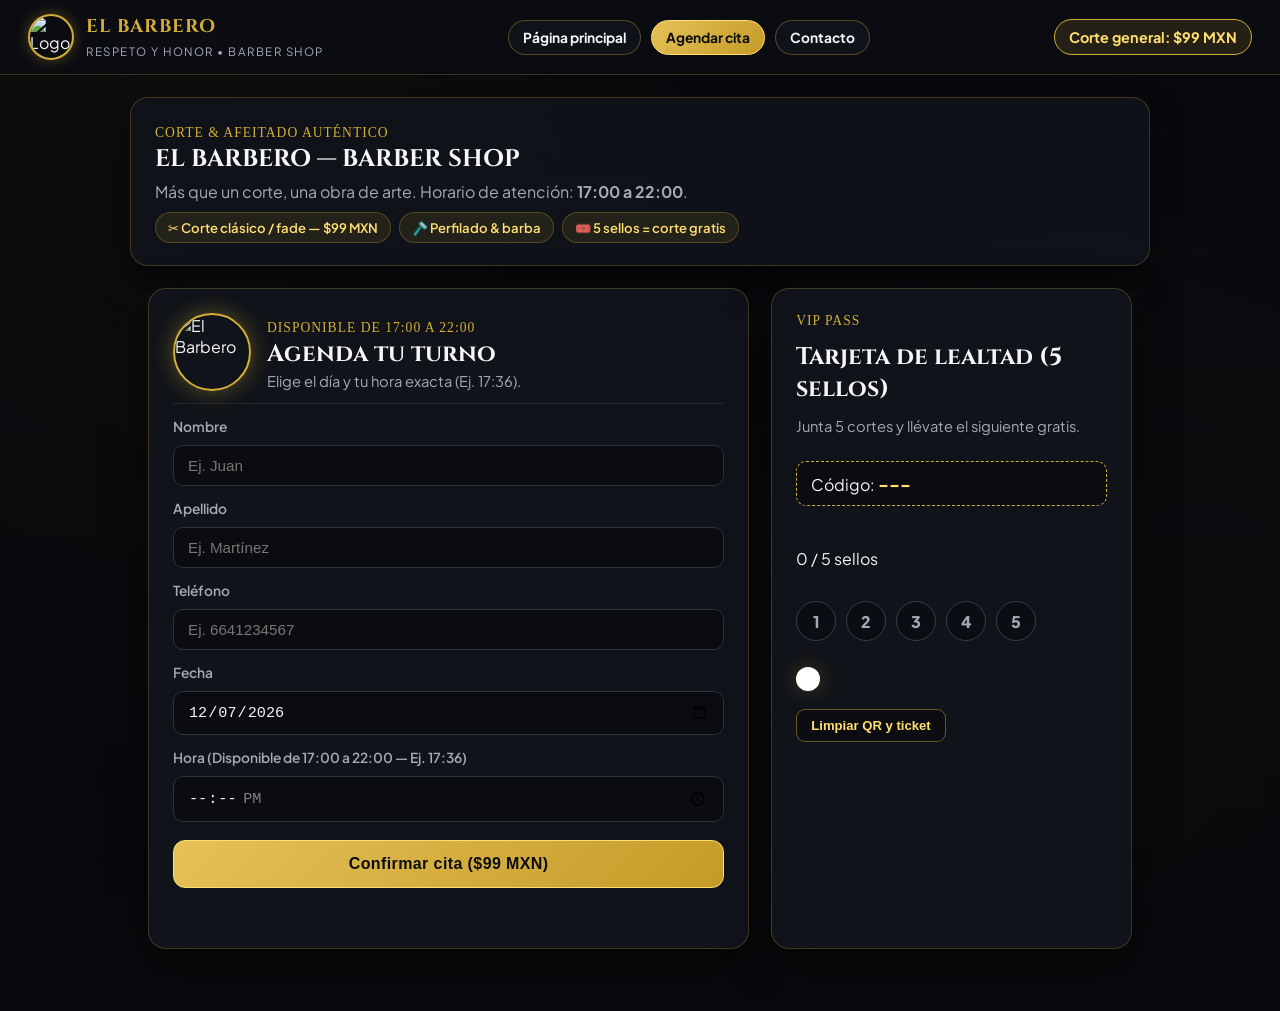
==== index.html @ 151b9d75 "actualizacion 1" ====
<!DOCTYPE html>
<html lang="es">
<head>
  <meta charset="UTF-8" />
  <meta name="viewport" content="width=device-width, initial-scale=1.0" />
  <title>Barber Shop</title>
  <script>
    (function () {
      const esMovilOTablet =
        window.innerWidth <= 1024 ||
        /Android|iPhone|iPad|iPod|Mobile|Tablet/i.test(navigator.userAgent);
      window.location.replace(esMovilOTablet ? "./movil/index.html" : "./pc/index.html");
    })();
  </script>
</head>
<body>
  <p>Cargando Barber Shop...</p>
</body>
</html>
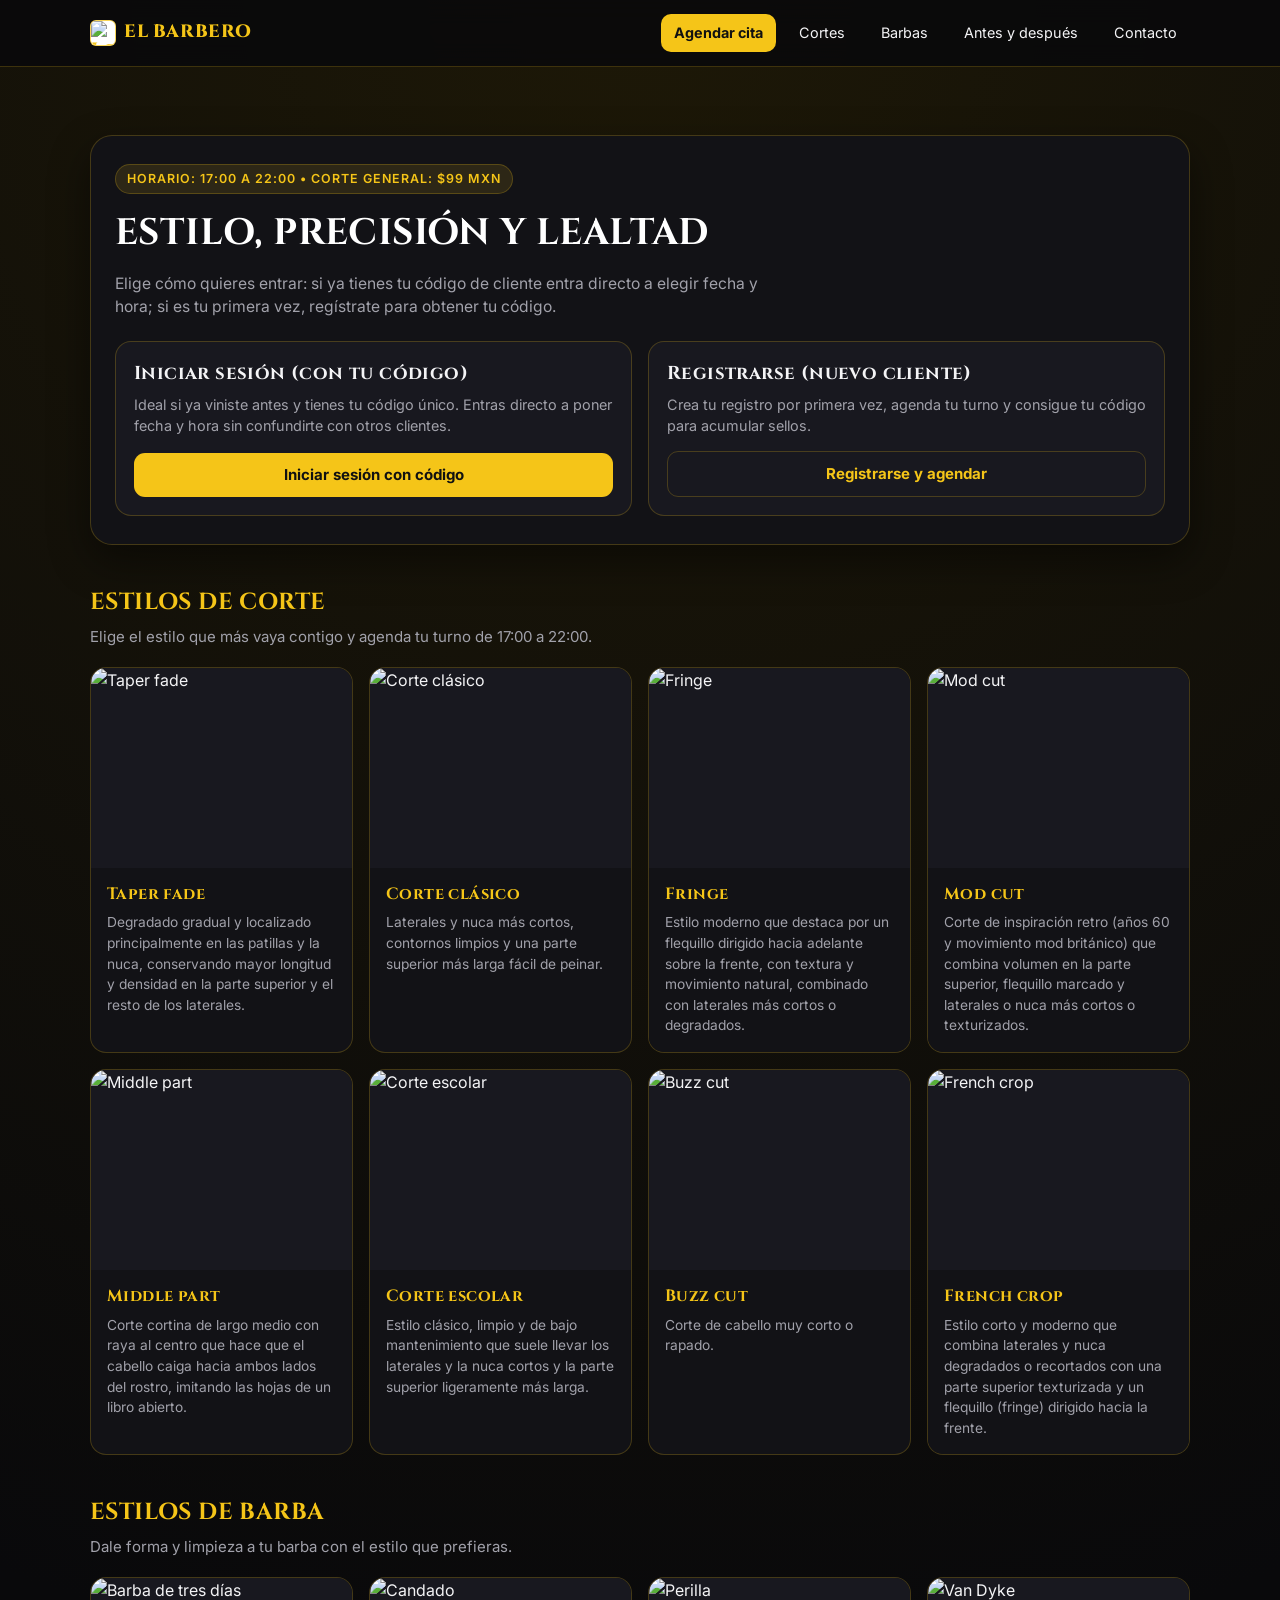
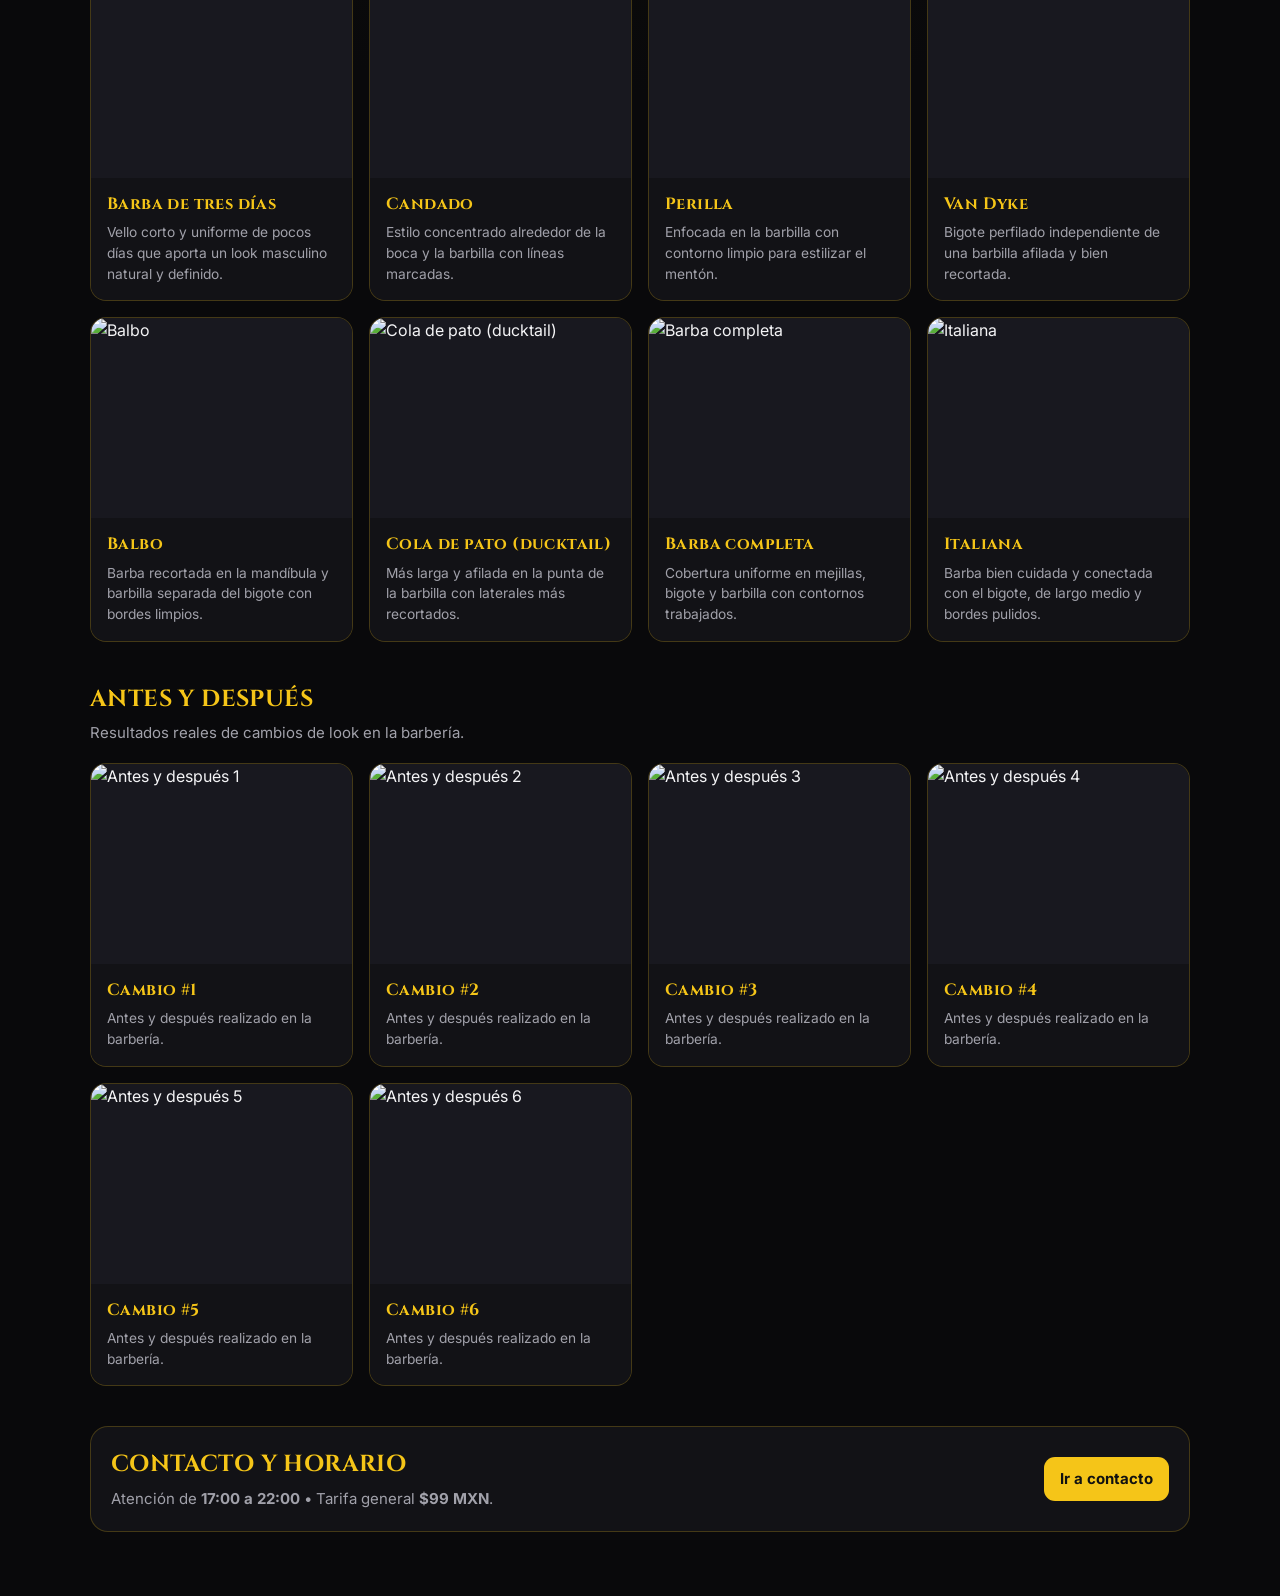
==== commit 667bcd67: "actualizacion 4" ====
--- a/index.html
+++ b/index.html
@@ -3,17 +3,18 @@
 <head>
   <meta charset="UTF-8" />
   <meta name="viewport" content="width=device-width, initial-scale=1.0" />
-  <title>Barber Shop</title>
+  <title>El Barbero</title>
+  <link rel="icon" href="https://media.istockphoto.com/id/2163724259/es/vector/ilustraci%C3%B3n-vintage-del-logotipo-del-poste-de-la-peluquer%C3%ADa.jpg?s=612x612&w=0&k=20&c=P93WbPTS9UyM9l3THb6H_Eb0F_K4TcYgMHKBf7_vZ1s=" />
   <script>
     (function () {
       const esMovilOTablet =
         window.innerWidth <= 1024 ||
         /Android|iPhone|iPad|iPod|Mobile|Tablet/i.test(navigator.userAgent);
-      window.location.replace(esMovilOTablet ? "./movil/index.html" : "./pc/index.html");
+      window.location.replace(esMovilOTablet ? "./movil/principal.html" : "./pc/principal.html");
     })();
   </script>
 </head>
 <body>
-  <p>Cargando Barber Shop...</p>
+  <p>Cargando El Barbero...</p>
 </body>
 </html>
